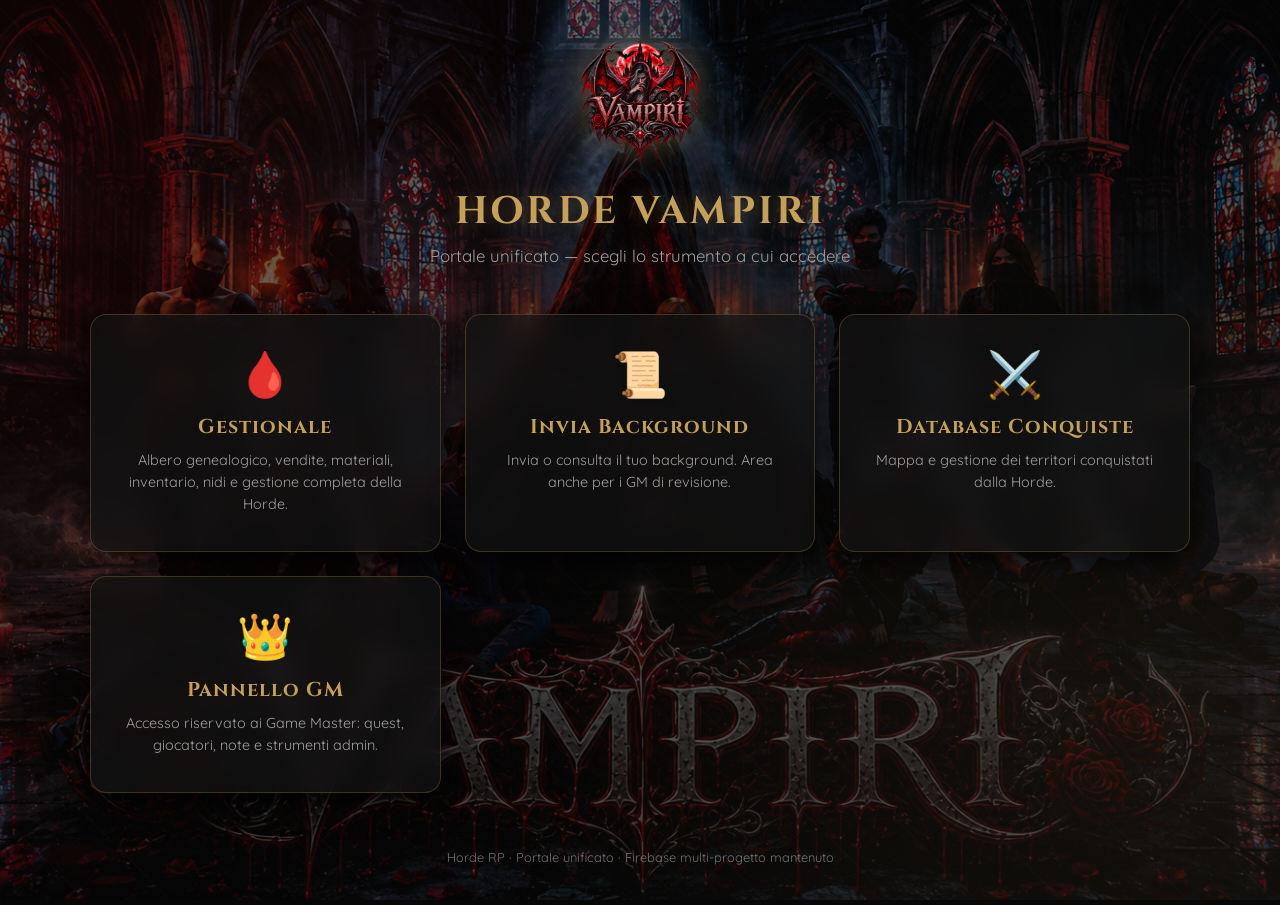
==== index.html @ f8a96d6d "Add files via upload" ====
<!DOCTYPE html>
<html lang="it">
<head>
    <meta charset="UTF-8">
    <meta name="viewport" content="width=device-width, initial-scale=1.0">
    <title>Horde Vampiri | Portale Unificato</title>
    <link rel="shortcut icon" href="assets/logo.ico" type="image/x-icon">
    <link rel="preload" href="assets/banner.png" as="image">
    <link href="https://fonts.googleapis.com/css2?family=Cinzel:wght@400;600;700&family=Quicksand:wght@300;400;500;600;700&display=swap" rel="stylesheet">
    <style>
        :root {
            --blood-red: #8b0000;
            --blood-light: #af0000;
            --dark-void: #070707;
            --vampire-grey: #121212;
            --gold-accent: #c5a059;
            --gold-dim: #947a44;
            --text-light: #e0e0e0;
            --text-dim: #a0a0a0;
            --glass-bg: rgba(18, 18, 18, 0.75);
            --glass-border: rgba(197, 160, 89, 0.25);
            --shadow-premium: 0 8px 32px rgba(0, 0, 0, 0.9), 0 0 20px rgba(139, 0, 0, 0.05);
            --glow-gold: 0 0 20px rgba(197, 160, 89, 0.3);
            --transition-smooth: all 0.35s cubic-bezier(0.175, 0.885, 0.32, 1.275);
        }
        * { margin: 0; padding: 0; box-sizing: border-box; }
        html, body {
            max-width: 100%;
            overflow-x: hidden;
            min-height: 100vh;
        }
        body {
            background-color: var(--dark-void);
            color: var(--text-light);
            font-family: 'Quicksand', sans-serif;
            background-image:
                repeating-linear-gradient(45deg, rgba(197, 160, 89, 0.02) 0px, rgba(197, 160, 89, 0.02) 1px, transparent 1px, transparent 30px),
                repeating-linear-gradient(-45deg, rgba(139, 0, 0, 0.02) 0px, rgba(139, 0, 0, 0.02) 1px, transparent 1px, transparent 30px),
                radial-gradient(circle at 10% 20%, rgba(139, 0, 0, 0.1) 0%, transparent 45%),
                radial-gradient(circle at 90% 80%, rgba(197, 160, 89, 0.08) 0%, transparent 45%),
                linear-gradient(rgba(7, 7, 7, 0.55), rgba(7, 7, 7, 0.75)),
                url('assets/banner.png');
            background-size: cover;
            background-position: center;
            background-repeat: no-repeat;
            background-attachment: fixed;
            display: flex;
            flex-direction: column;
            align-items: center;
            justify-content: center;
            padding: 40px 20px;
        }
        .header {
            text-align: center;
            margin-bottom: 48px;
        }
        .header img {
            width: 120px;
            height: auto;
            margin-bottom: 16px;
            filter: drop-shadow(0 0 15px rgba(197, 160, 89, 0.4));
        }
        .header h1 {
            font-family: 'Cinzel', serif;
            font-size: 2.4rem;
            color: var(--gold-accent);
            letter-spacing: 3px;
            text-transform: uppercase;
            text-shadow: 0 0 20px rgba(197, 160, 89, 0.3);
            margin-bottom: 8px;
        }
        .header p {
            color: var(--text-dim);
            font-size: 1.05rem;
            max-width: 520px;
            margin: 0 auto;
        }
        .portal-grid {
            display: grid;
            grid-template-columns: repeat(auto-fit, minmax(260px, 1fr));
            gap: 24px;
            max-width: 1100px;
            width: 100%;
        }
        .portal-card {
            background: var(--glass-bg);
            border: 1px solid var(--glass-border);
            border-radius: 16px;
            padding: 36px 28px;
            text-align: center;
            cursor: pointer;
            transition: var(--transition-smooth);
            box-shadow: var(--shadow-premium);
            text-decoration: none;
            color: inherit;
            display: flex;
            flex-direction: column;
            align-items: center;
            backdrop-filter: blur(12px);
            -webkit-backdrop-filter: blur(12px);
        }
        .portal-card:hover {
            transform: translateY(-8px);
            border-color: var(--gold-accent);
            box-shadow: 0 12px 40px rgba(0,0,0,0.9), 0 0 30px rgba(197, 160, 89, 0.2);
        }
        .portal-card .icon {
            font-size: 2.8rem;
            margin-bottom: 18px;
            line-height: 1;
        }
        .portal-card h2 {
            font-family: 'Cinzel', serif;
            font-size: 1.25rem;
            color: var(--gold-accent);
            margin-bottom: 10px;
            letter-spacing: 1px;
        }
        .portal-card p {
            font-size: 0.9rem;
            color: var(--text-dim);
            line-height: 1.5;
        }
        .portal-card.gestionale:hover { border-color: #c5a059; }
        .portal-card.bg:hover { border-color: #8b0000; }
        .portal-card.conquiste:hover { border-color: #c5a059; }
        .portal-card.gm:hover { border-color: #af0000; }
        footer {
            margin-top: 56px;
            text-align: center;
            color: var(--text-dim);
            font-size: 0.8rem;
            opacity: 0.7;
        }
        @media (max-width: 600px) {
            .header h1 { font-size: 1.7rem; }
            .portal-card { padding: 28px 20px; }
        }
    </style>
</head>
<body>
    <div class="header">
        <img src="assets/logo.png" alt="Logo Horde Vampiri">
        <h1>Horde Vampiri</h1>
        <p>Portale unificato — scegli lo strumento a cui accedere</p>
    </div>

    <div class="portal-grid">
        <a href="gestionale/" class="portal-card gestionale">
            <div class="icon">🩸</div>
            <h2>Gestionale</h2>
            <p>Albero genealogico, vendite, materiali, inventario, nidi e gestione completa della Horde.</p>
        </a>
        <a href="bg/" class="portal-card bg">
            <div class="icon">📜</div>
            <h2>Invia Background</h2>
            <p>Invia o consulta il tuo background. Area anche per i GM di revisione.</p>
        </a>
        <a href="conquiste/" class="portal-card conquiste">
            <div class="icon">⚔️</div>
            <h2>Database Conquiste</h2>
            <p>Mappa e gestione dei territori conquistati dalla Horde.</p>
        </a>
        <a href="gm/" class="portal-card gm">
            <div class="icon">👑</div>
            <h2>Pannello GM</h2>
            <p>Accesso riservato ai Game Master: quest, giocatori, note e strumenti admin.</p>
        </a>
    </div>

    <footer>
        Horde RP · Portale unificato · Firebase multi-progetto mantenuto
    </footer>
</body>
</html>
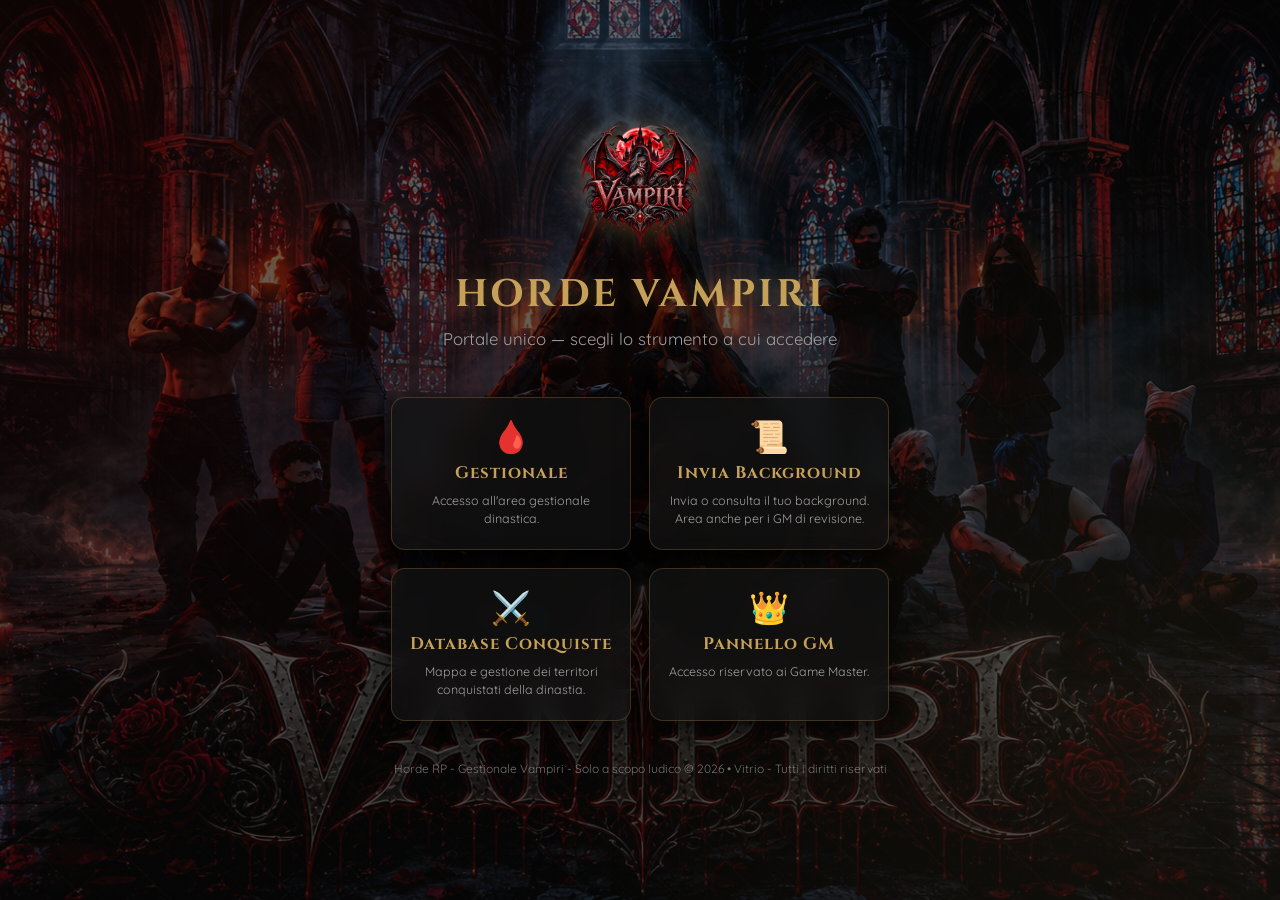
==== commit 2ec0b36e: "Add files via upload" ====
--- a/index.html
+++ b/index.html
@@ -77,16 +77,18 @@
         }
         .portal-grid {
             display: grid;
-            grid-template-columns: repeat(auto-fit, minmax(260px, 1fr));
-            gap: 24px;
-            max-width: 1100px;
+            grid-template-columns: repeat(2, minmax(0, 240px));
+            gap: 18px;
+            max-width: 520px;
             width: 100%;
+            margin: 0 auto;
+            justify-content: center;
         }
         .portal-card {
             background: var(--glass-bg);
             border: 1px solid var(--glass-border);
-            border-radius: 16px;
-            padding: 36px 28px;
+            border-radius: 14px;
+            padding: 22px 16px;
             text-align: center;
             cursor: pointer;
             transition: var(--transition-smooth);
@@ -98,43 +100,69 @@
             align-items: center;
             backdrop-filter: blur(12px);
             -webkit-backdrop-filter: blur(12px);
+            min-height: 0;
         }
         .portal-card:hover {
-            transform: translateY(-8px);
+            transform: translateY(-6px);
             border-color: var(--gold-accent);
             box-shadow: 0 12px 40px rgba(0,0,0,0.9), 0 0 30px rgba(197, 160, 89, 0.2);
         }
         .portal-card .icon {
-            font-size: 2.8rem;
-            margin-bottom: 18px;
+            font-size: 2rem;
+            margin-bottom: 10px;
             line-height: 1;
         }
         .portal-card h2 {
             font-family: 'Cinzel', serif;
-            font-size: 1.25rem;
+            font-size: 1.05rem;
             color: var(--gold-accent);
-            margin-bottom: 10px;
+            margin-bottom: 8px;
             letter-spacing: 1px;
         }
         .portal-card p {
-            font-size: 0.9rem;
+            font-size: 0.78rem;
             color: var(--text-dim);
-            line-height: 1.5;
+            line-height: 1.4;
         }
         .portal-card.gestionale:hover { border-color: #c5a059; }
         .portal-card.bg:hover { border-color: #8b0000; }
         .portal-card.conquiste:hover { border-color: #c5a059; }
         .portal-card.gm:hover { border-color: #af0000; }
         footer {
-            margin-top: 56px;
+            margin-top: 40px;
             text-align: center;
             color: var(--text-dim);
-            font-size: 0.8rem;
+            font-size: 0.75rem;
             opacity: 0.7;
         }
-        @media (max-width: 600px) {
+        /* Tablet */
+        @media (max-width: 700px) {
             .header h1 { font-size: 1.7rem; }
-            .portal-card { padding: 28px 20px; }
+            .header img { width: 90px; }
+            .portal-grid {
+                grid-template-columns: repeat(2, minmax(0, 1fr));
+                max-width: 420px;
+                gap: 14px;
+            }
+            .portal-card { padding: 18px 12px; }
+            .portal-card .icon { font-size: 1.7rem; }
+            .portal-card h2 { font-size: 0.95rem; }
+            .portal-card p { font-size: 0.72rem; }
+        }
+        /* Telefono */
+        @media (max-width: 420px) {
+            body { padding: 24px 12px; }
+            .header h1 { font-size: 1.35rem; letter-spacing: 1px; }
+            .header p { font-size: 0.9rem; }
+            .portal-grid {
+                grid-template-columns: 1fr 1fr;
+                max-width: 100%;
+                gap: 10px;
+            }
+            .portal-card { padding: 14px 8px; border-radius: 12px; }
+            .portal-card .icon { font-size: 1.5rem; margin-bottom: 6px; }
+            .portal-card h2 { font-size: 0.82rem; margin-bottom: 4px; }
+            .portal-card p { font-size: 0.65rem; line-height: 1.3; }
         }
     </style>
 </head>
@@ -142,14 +170,14 @@
     <div class="header">
         <img src="assets/logo.png" alt="Logo Horde Vampiri">
         <h1>Horde Vampiri</h1>
-        <p>Portale unificato — scegli lo strumento a cui accedere</p>
+        <p>Portale unico — scegli lo strumento a cui accedere</p>
     </div>
 
     <div class="portal-grid">
         <a href="gestionale/" class="portal-card gestionale">
             <div class="icon">🩸</div>
             <h2>Gestionale</h2>
-            <p>Albero genealogico, vendite, materiali, inventario, nidi e gestione completa della Horde.</p>
+            <p>Accesso all'area gestionale dinastica.</p>
         </a>
         <a href="bg/" class="portal-card bg">
             <div class="icon">📜</div>
@@ -159,17 +187,17 @@
         <a href="conquiste/" class="portal-card conquiste">
             <div class="icon">⚔️</div>
             <h2>Database Conquiste</h2>
-            <p>Mappa e gestione dei territori conquistati dalla Horde.</p>
+            <p>Mappa e gestione dei territori conquistati della dinastia.</p>
         </a>
         <a href="gm/" class="portal-card gm">
             <div class="icon">👑</div>
             <h2>Pannello GM</h2>
-            <p>Accesso riservato ai Game Master: quest, giocatori, note e strumenti admin.</p>
+            <p>Accesso riservato ai Game Master.</p>
         </a>
     </div>
 
     <footer>
-        Horde RP · Portale unificato · Firebase multi-progetto mantenuto
+       Horde RP - Gestionale Vampiri - Solo a scopo ludico &copy; 2026 • Vitrio - Tutti i diritti riservati
     </footer>
 </body>
 </html>
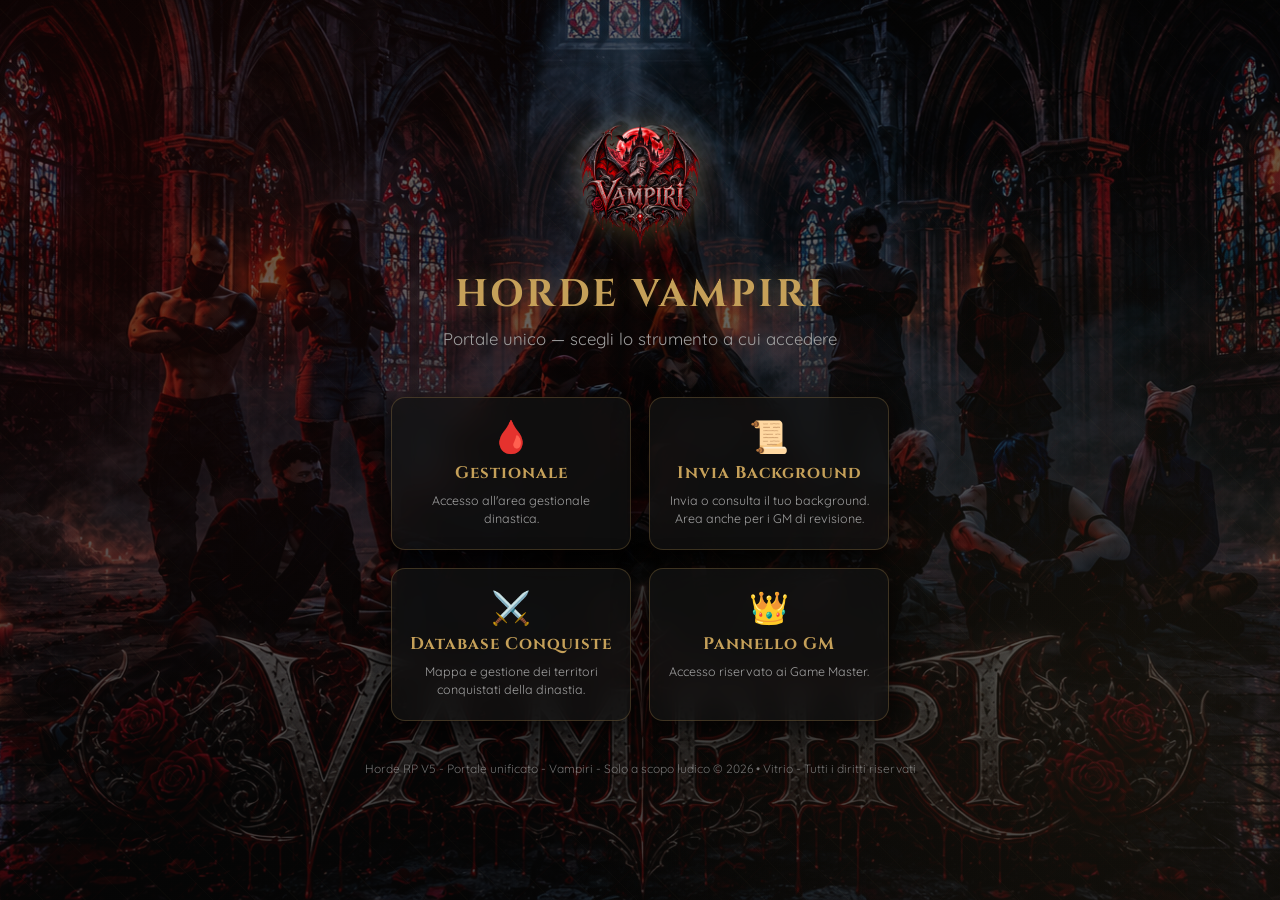
==== commit 129ac544: "Update index.html" ====
--- a/index.html
+++ b/index.html
@@ -197,7 +197,7 @@
     </div>
 
     <footer>
-       Horde RP - Gestionale Vampiri - Solo a scopo ludico &copy; 2026 • Vitrio - Tutti i diritti riservati
+       Horde RP V5 - Portale unificato - Vampiri - Solo a scopo ludico &copy; 2026 • Vitrio - Tutti i diritti riservati
     </footer>
 </body>
 </html>
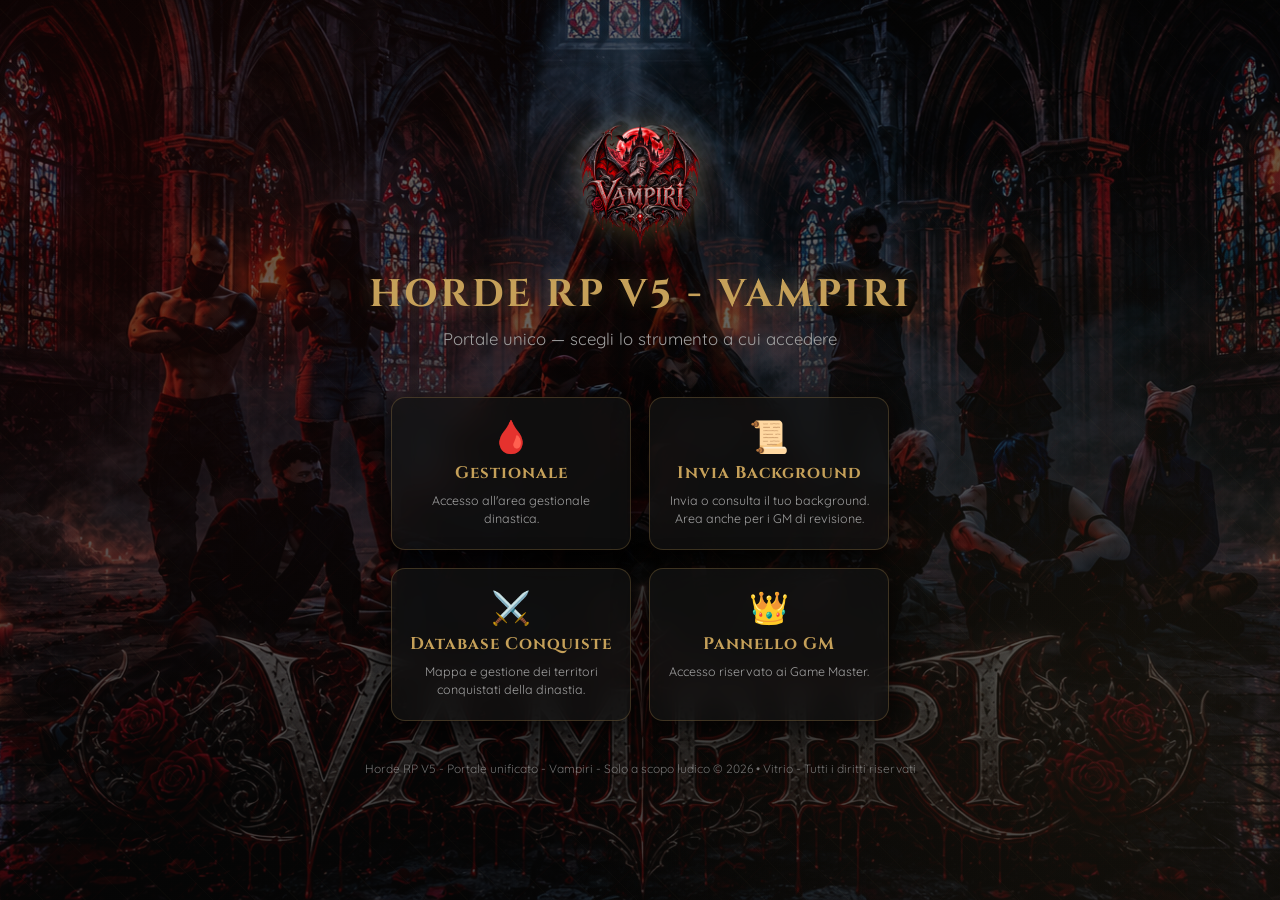
==== commit ec049815: "Add files via upload" ====
--- a/index.html
+++ b/index.html
@@ -3,7 +3,7 @@
 <head>
     <meta charset="UTF-8">
     <meta name="viewport" content="width=device-width, initial-scale=1.0">
-    <title>Horde Vampiri | Portale Unificato</title>
+    <title>Horde RP V5 - Vampiri | Portale Unificato</title>
     <link rel="shortcut icon" href="assets/logo.ico" type="image/x-icon">
     <link rel="preload" href="assets/banner.png" as="image">
     <link href="https://fonts.googleapis.com/css2?family=Cinzel:wght@400;600;700&family=Quicksand:wght@300;400;500;600;700&display=swap" rel="stylesheet">
@@ -169,7 +169,7 @@
 <body>
     <div class="header">
         <img src="assets/logo.png" alt="Logo Horde Vampiri">
-        <h1>Horde Vampiri</h1>
+        <h1>Horde RP V5 - Vampiri</h1>
         <p>Portale unico — scegli lo strumento a cui accedere</p>
     </div>
 
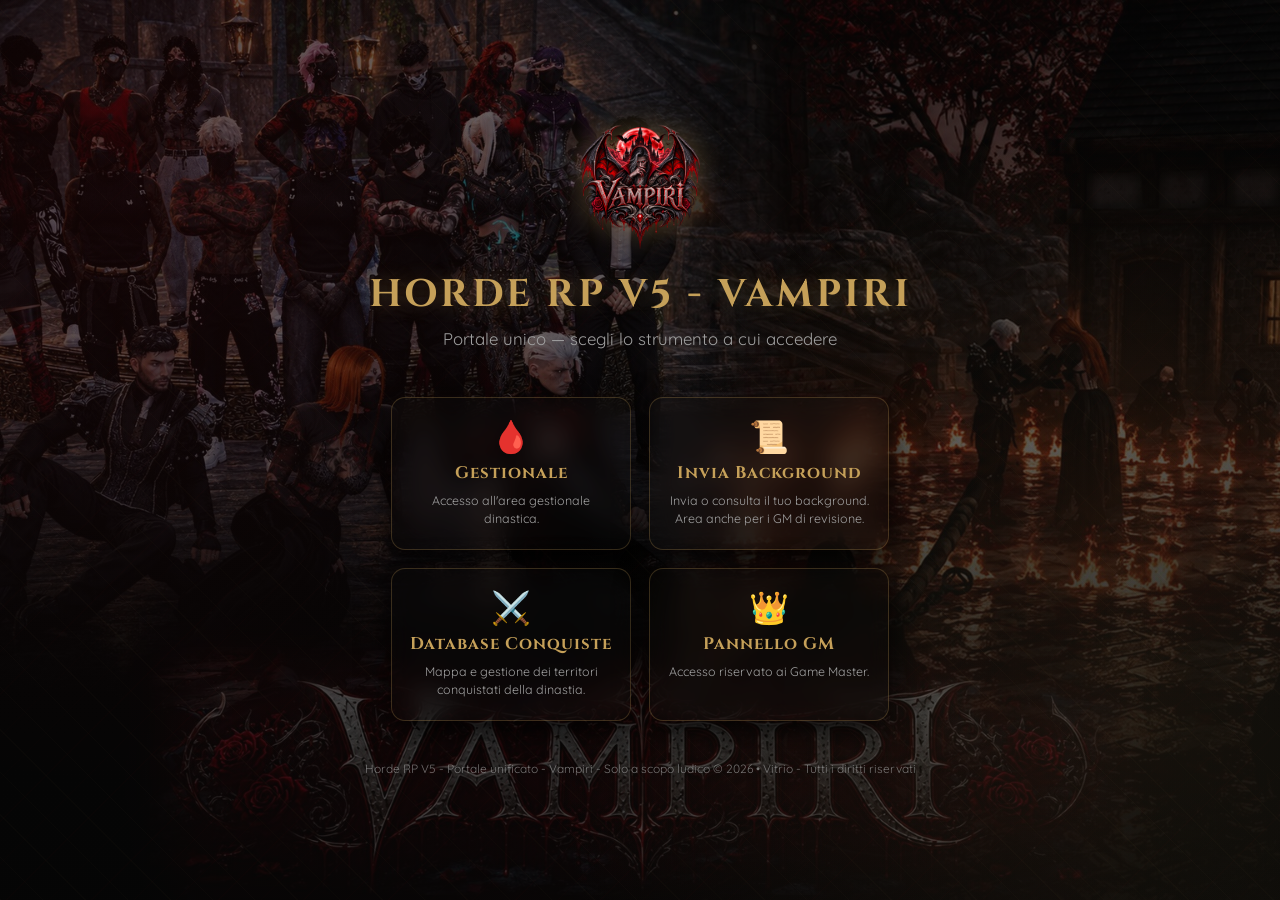
==== commit 4b78d532: "Add files via upload" ====
--- a/index.html
+++ b/index.html
@@ -17,7 +17,7 @@
             --gold-dim: #947a44;
             --text-light: #e0e0e0;
             --text-dim: #a0a0a0;
-            --glass-bg: rgba(18, 18, 18, 0.75);
+            --glass-bg: rgba(10, 8, 8, 0.28);
             --glass-border: rgba(197, 160, 89, 0.25);
             --shadow-premium: 0 8px 32px rgba(0, 0, 0, 0.9), 0 0 20px rgba(139, 0, 0, 0.05);
             --glow-gold: 0 0 20px rgba(197, 160, 89, 0.3);
